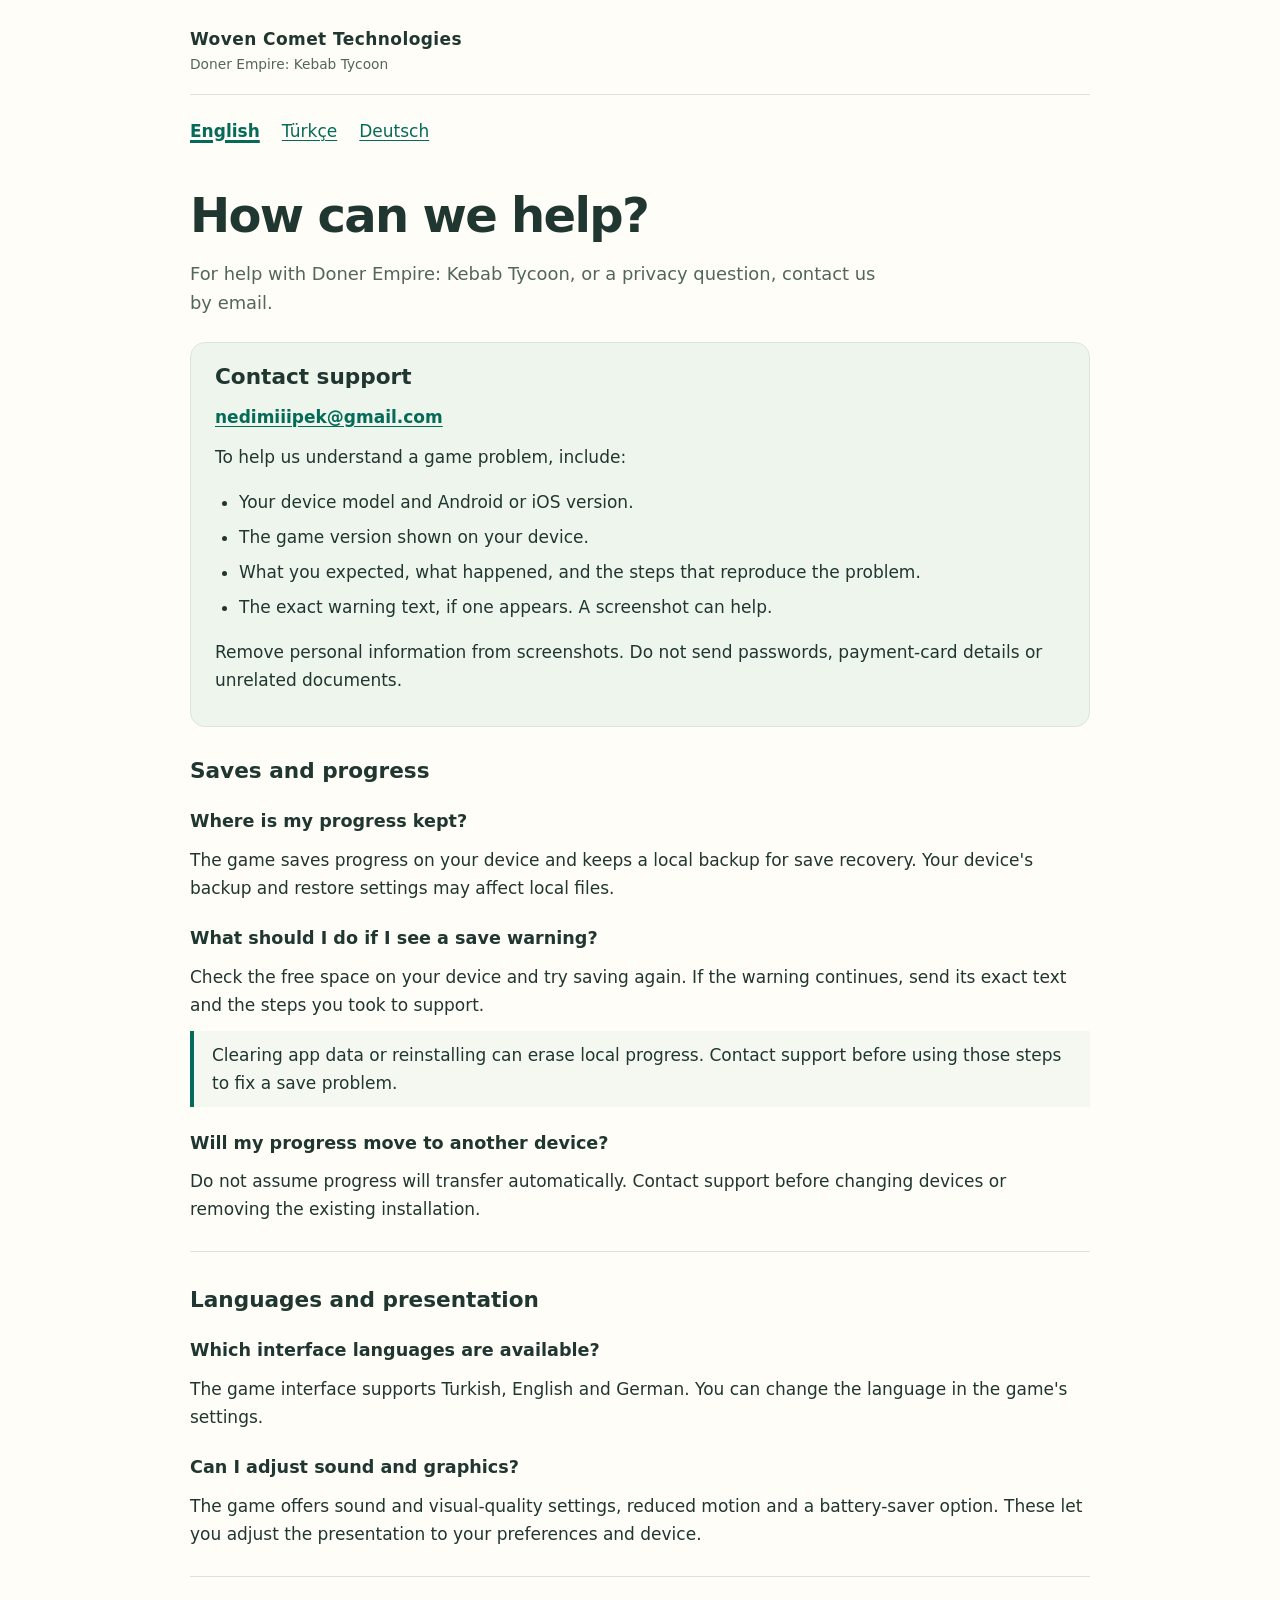
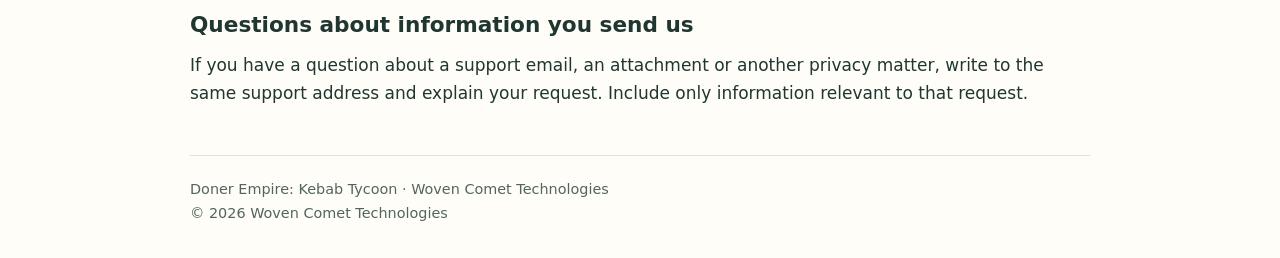
==== support-en.html @ 02e39d6f "Publish reviewed Doner support pages in three languages" ====
<!doctype html>
<html lang="en">
<head><meta charset="utf-8"><meta name="viewport" content="width=device-width, initial-scale=1"><meta name="description" content="Get help with Doner Empire: Kebab Tycoon. Contact Woven Comet Technologies and find answers about saves, language and settings."><title>Support — Doner Empire: Kebab Tycoon</title><link rel="stylesheet" href="styles.css"></head>
<body><div class="wrap">
<header class="brand">Woven Comet Technologies<small>Doner Empire: Kebab Tycoon</small></header>
<nav aria-label="Support language"><a href="support-en.html" lang="en" aria-current="page">English</a><a href="support-tr.html" lang="tr">Türkçe</a><a href="support-de.html" lang="de">Deutsch</a></nav>
<main><h1>How can we help?</h1><p class="lead">For help with Doner Empire: Kebab Tycoon, or a privacy question, contact us by email.</p>
<div class="contact"><h2>Contact support</h2><p><a class="email" href="mailto:nedimiiipek@gmail.com?subject=Doner%20Empire%3A%20Kebab%20Tycoon%20%E2%80%94%20Support">nedimiiipek@gmail.com</a></p><p>To help us understand a game problem, include:</p><ul><li>Your device model and Android or iOS version.</li><li>The game version shown on your device.</li><li>What you expected, what happened, and the steps that reproduce the problem.</li><li>The exact warning text, if one appears. A screenshot can help.</li></ul><p>Remove personal information from screenshots. Do not send passwords, payment-card details or unrelated documents.</p></div>
<section><h2>Saves and progress</h2><h3>Where is my progress kept?</h3><p>The game saves progress on your device and keeps a local backup for save recovery. Your device's backup and restore settings may affect local files.</p><h3>What should I do if I see a save warning?</h3><p>Check the free space on your device and try saving again. If the warning continues, send its exact text and the steps you took to support.</p><p class="note">Clearing app data or reinstalling can erase local progress. Contact support before using those steps to fix a save problem.</p><h3>Will my progress move to another device?</h3><p>Do not assume progress will transfer automatically. Contact support before changing devices or removing the existing installation.</p></section>
<section><h2>Languages and presentation</h2><h3>Which interface languages are available?</h3><p>The game interface supports Turkish, English and German. You can change the language in the game's settings.</p><h3>Can I adjust sound and graphics?</h3><p>The game offers sound and visual-quality settings, reduced motion and a battery-saver option. These let you adjust the presentation to your preferences and device.</p></section>
<section><h2>Questions about information you send us</h2><p>If you have a question about a support email, an attachment or another privacy matter, write to the same support address and explain your request. Include only information relevant to that request.</p></section>
</main><footer>Doner Empire: Kebab Tycoon · Woven Comet Technologies<br>© 2026 Woven Comet Technologies</footer></div></body></html>
---- styles.css ----
:root{color-scheme:light;--ink:#203630;--muted:#52665d;--paper:#fffdf7;--line:#dce4da;--accent:#056b58;--soft:#eef5ed;--warning:#fff0cc}*{box-sizing:border-box}body{margin:0;background:var(--paper);color:var(--ink);font:17px/1.65 system-ui,-apple-system,"Segoe UI",sans-serif}a{color:var(--accent);text-underline-offset:.18em}a:hover{text-decoration-thickness:2px}a:focus-visible{outline:3px solid #db7a30;outline-offset:4px;border-radius:3px}.wrap{width:min(100% - 40px,900px);margin-inline:auto}.brand{padding:25px 0 18px;border-bottom:1px solid var(--line);font-weight:700;letter-spacing:.025em}.brand small{display:block;color:var(--muted);font-size:.86rem;letter-spacing:0;font-weight:400}nav{display:flex;flex-wrap:wrap;gap:9px 22px;margin:22px 0}nav [aria-current="page"]{font-weight:750;text-decoration-thickness:3px}main{padding:6px 0 36px}h1{font-size:clamp(2rem,5vw,3rem);line-height:1.12;letter-spacing:-.035em;margin:16px 0}h2{font-size:1.35rem;line-height:1.3;margin:30px 0 12px}h3{font-size:1.1rem;line-height:1.4;margin:24px 0 7px}p{margin:12px 0}ul,ol{padding-left:24px}li{margin:7px 0}.lead{max-width:700px;color:var(--muted);font-size:1.12rem}.contact{background:var(--soft);padding:20px 24px;border:1px solid var(--line);border-radius:15px;margin:24px 0}.contact h2{margin-top:0}.email{font-weight:700;overflow-wrap:anywhere}.note{border-left:4px solid var(--accent);padding:10px 18px;background:#f5f8f0}.warning{background:var(--warning);border:1px solid #d6b66c;border-radius:12px;padding:16px 20px;margin:20px 0}.warning strong{display:block}section+section{border-top:1px solid var(--line);padding-top:4px;margin-top:28px}footer{border-top:1px solid var(--line);padding:22px 0 32px;color:var(--muted);font-size:.9rem}.languages{list-style:none;padding:0;display:grid;gap:12px;margin:28px 0}.languages a{display:block;padding:16px 20px;border:1px solid var(--line);border-radius:12px;background:white;font-size:1.2rem}.checklist dt{font-weight:700;margin-top:18px}.checklist dd{margin:5px 0 0;color:var(--muted)}@media(max-width:480px){body{font-size:16px}.wrap{width:calc(100% - 32px)}.contact{padding:18px}nav{gap:9px 18px}}@media print{body{background:white;color:black}.wrap{width:100%}nav{display:none}.contact,.note,.warning{background:white;border:1px solid #999}a{color:black}footer{padding-bottom:0}}
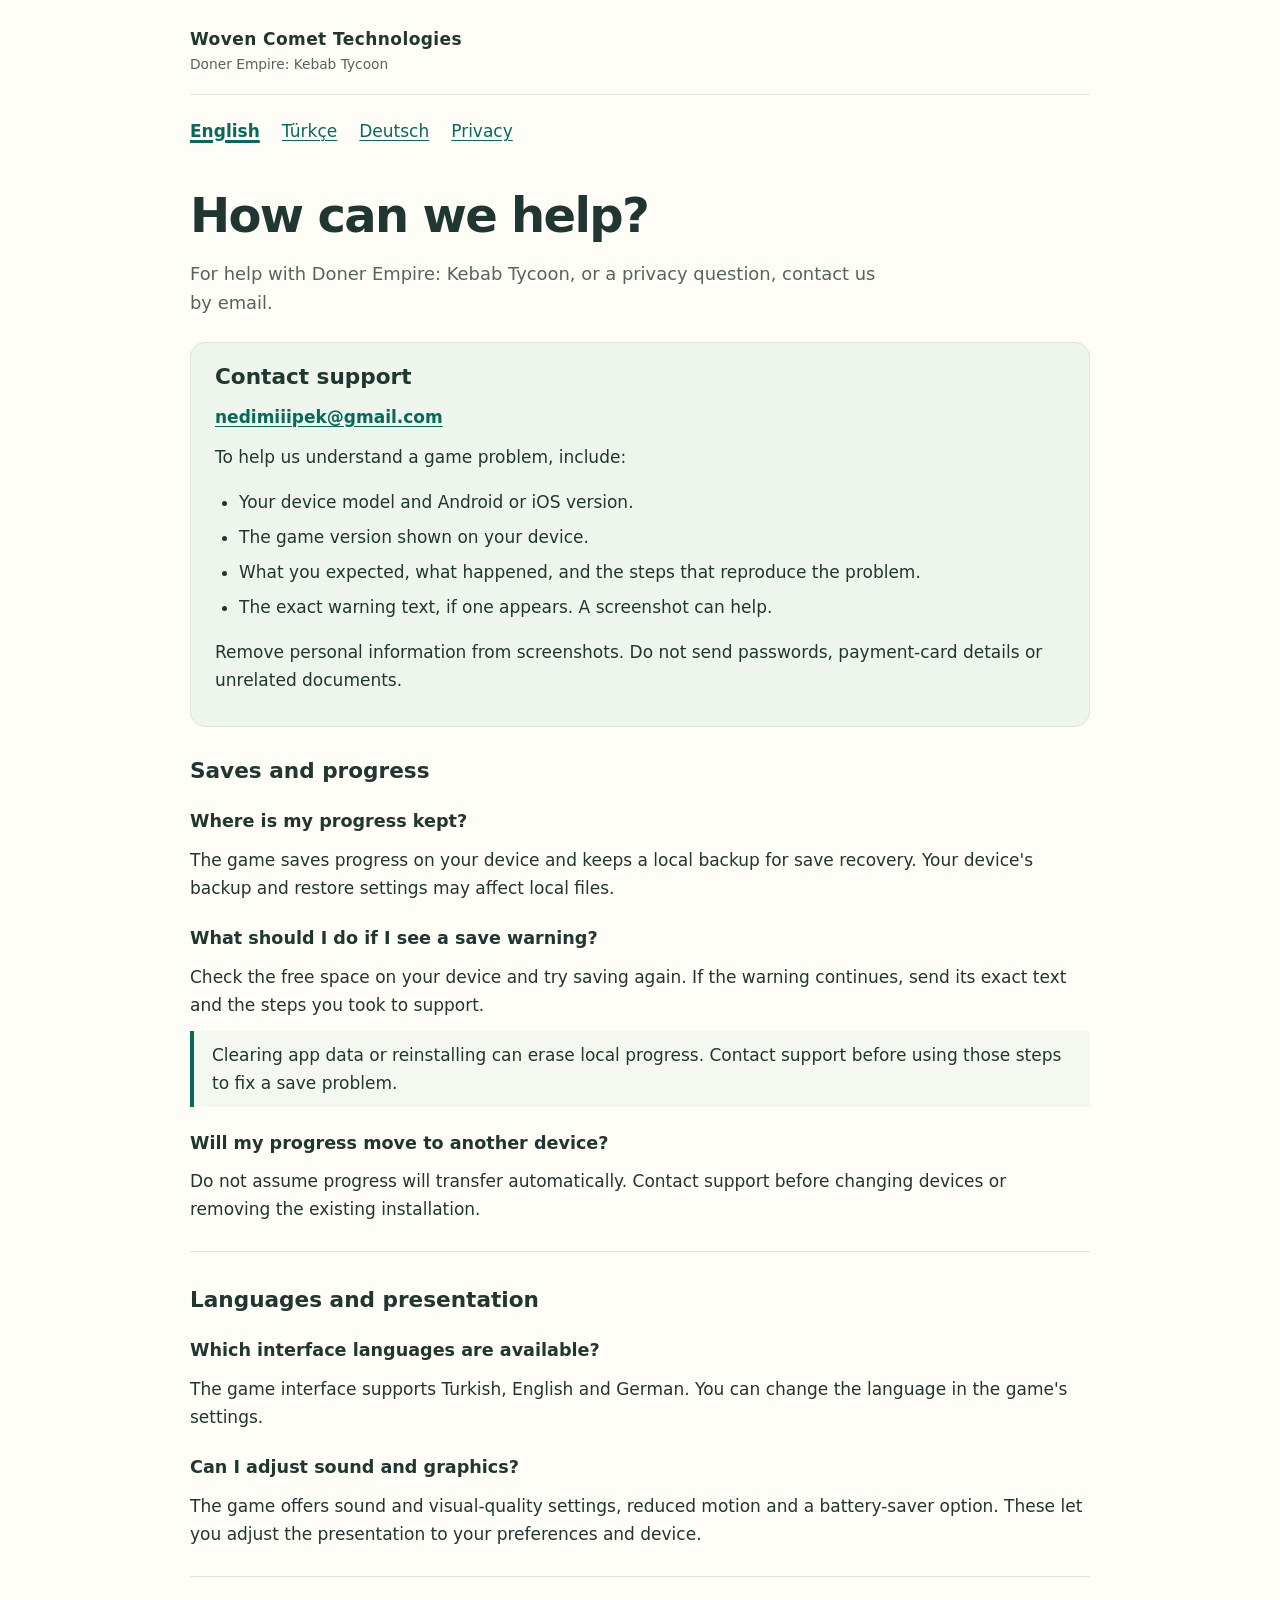
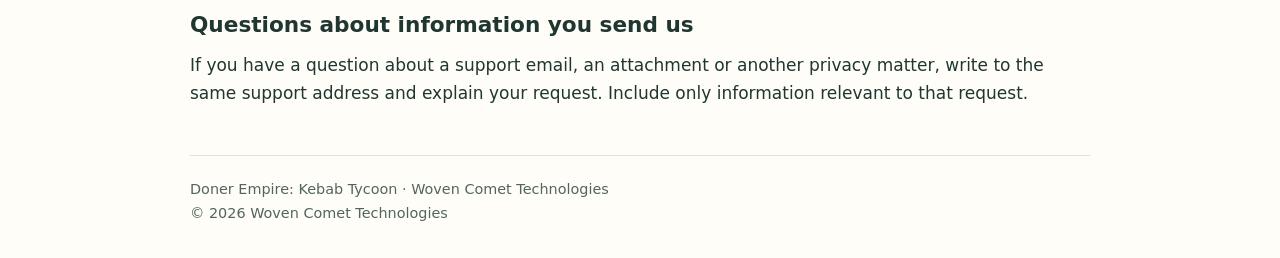
==== commit adfac373: "Publish Doner privacy notices and support links in three languages" ====
--- a/support-en.html
+++ b/support-en.html
@@ -3,7 +3,7 @@
 <head><meta charset="utf-8"><meta name="viewport" content="width=device-width, initial-scale=1"><meta name="description" content="Get help with Doner Empire: Kebab Tycoon. Contact Woven Comet Technologies and find answers about saves, language and settings."><title>Support — Doner Empire: Kebab Tycoon</title><link rel="stylesheet" href="styles.css"></head>
 <body><div class="wrap">
 <header class="brand">Woven Comet Technologies<small>Doner Empire: Kebab Tycoon</small></header>
-<nav aria-label="Support language"><a href="support-en.html" lang="en" aria-current="page">English</a><a href="support-tr.html" lang="tr">Türkçe</a><a href="support-de.html" lang="de">Deutsch</a></nav>
+<nav aria-label="Support language"><a href="support-en.html" lang="en" aria-current="page">English</a><a href="support-tr.html" lang="tr">Türkçe</a><a href="support-de.html" lang="de">Deutsch</a><a href="privacy-en.html">Privacy</a></nav>
 <main><h1>How can we help?</h1><p class="lead">For help with Doner Empire: Kebab Tycoon, or a privacy question, contact us by email.</p>
 <div class="contact"><h2>Contact support</h2><p><a class="email" href="mailto:nedimiiipek@gmail.com?subject=Doner%20Empire%3A%20Kebab%20Tycoon%20%E2%80%94%20Support">nedimiiipek@gmail.com</a></p><p>To help us understand a game problem, include:</p><ul><li>Your device model and Android or iOS version.</li><li>The game version shown on your device.</li><li>What you expected, what happened, and the steps that reproduce the problem.</li><li>The exact warning text, if one appears. A screenshot can help.</li></ul><p>Remove personal information from screenshots. Do not send passwords, payment-card details or unrelated documents.</p></div>
 <section><h2>Saves and progress</h2><h3>Where is my progress kept?</h3><p>The game saves progress on your device and keeps a local backup for save recovery. Your device's backup and restore settings may affect local files.</p><h3>What should I do if I see a save warning?</h3><p>Check the free space on your device and try saving again. If the warning continues, send its exact text and the steps you took to support.</p><p class="note">Clearing app data or reinstalling can erase local progress. Contact support before using those steps to fix a save problem.</p><h3>Will my progress move to another device?</h3><p>Do not assume progress will transfer automatically. Contact support before changing devices or removing the existing installation.</p></section>
